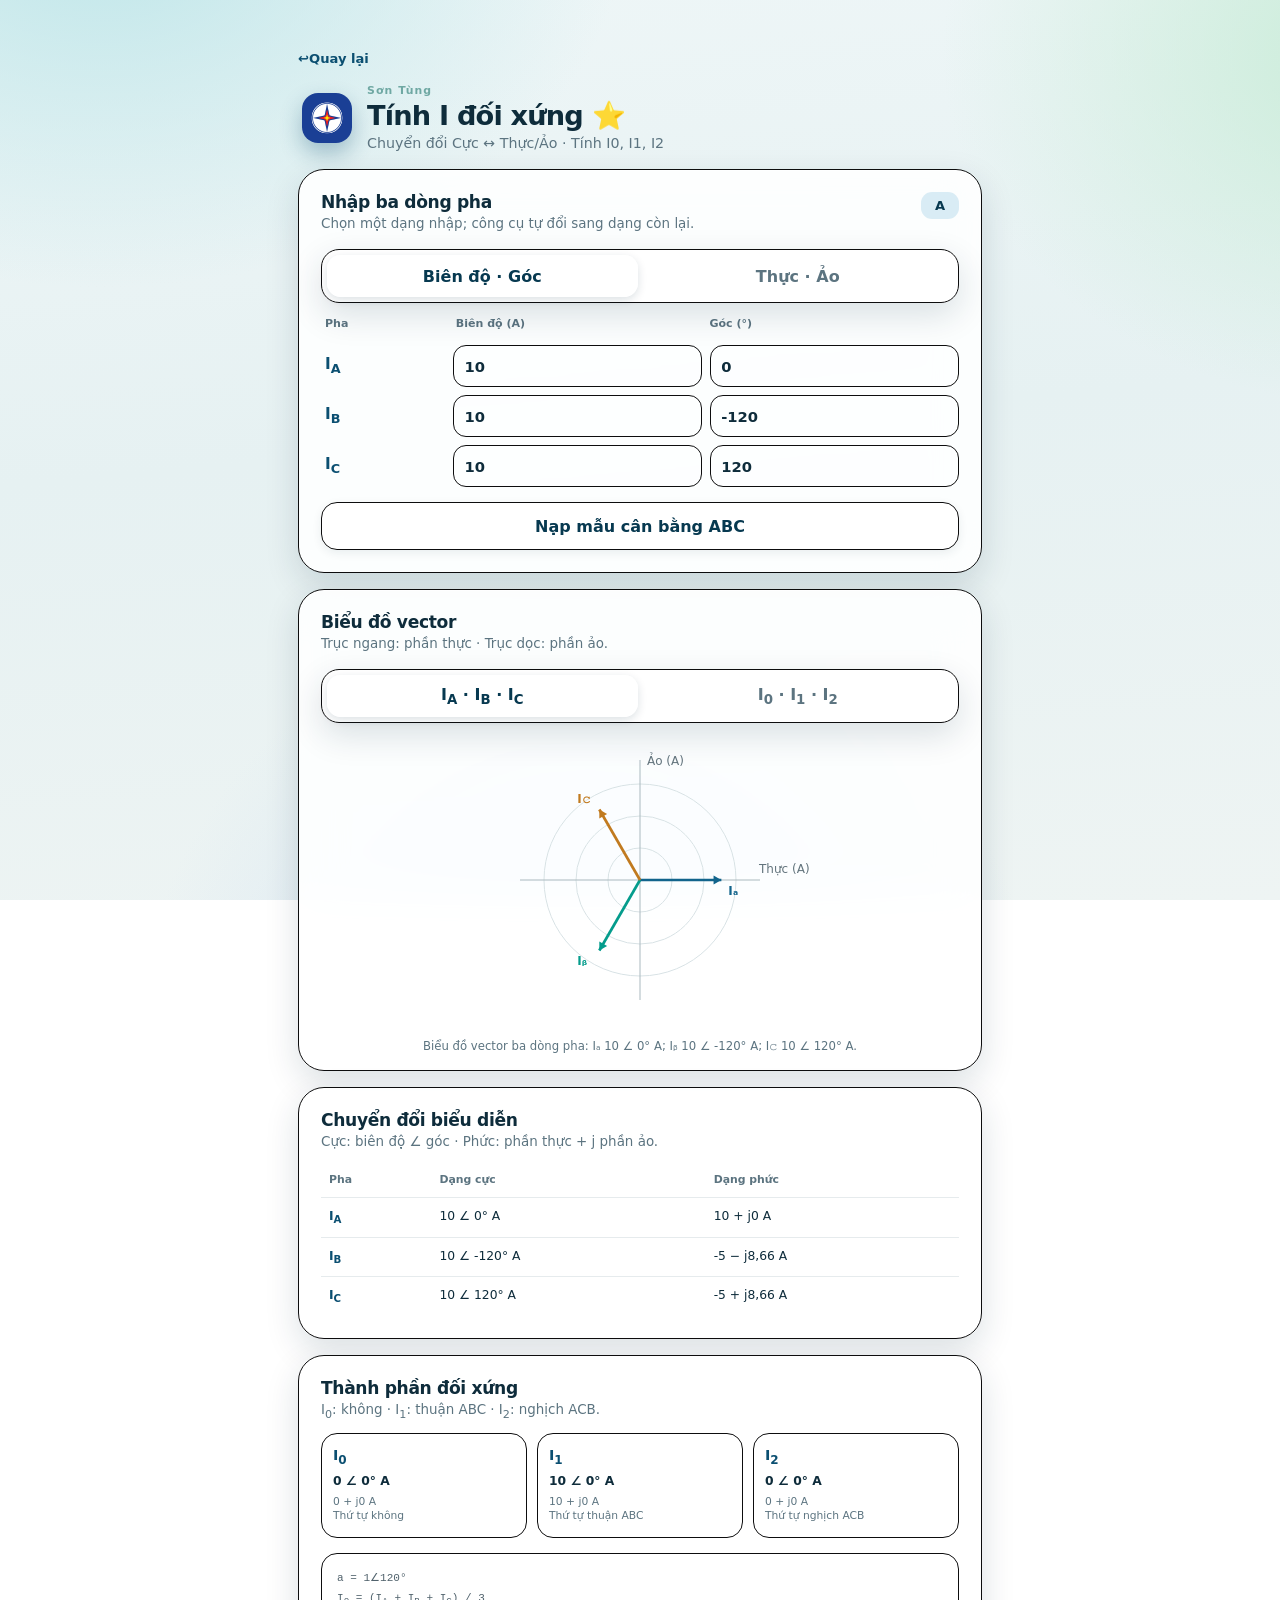
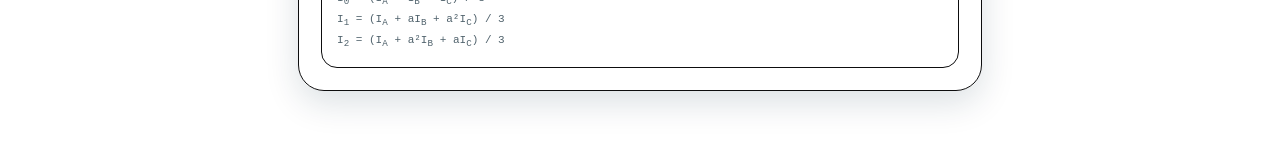
==== phasor.html @ ec0717c2 "Add files via upload" ====
<!doctype html>
<html lang="vi">
  <head>
    <meta charset="UTF-8" />
    <meta name="viewport" content="width=device-width, initial-scale=1, viewport-fit=cover" />
    <meta name="theme-color" content="#0b4f71" />
    <meta name="description" content="Chuyển đổi phasor dòng điện ba pha và tính thành phần đối xứng I0, I1, I2." />
    <link rel="manifest" href="manifest.json" />
    <link rel="icon" href="icon.svg" type="image/svg+xml" />
    <link rel="apple-touch-icon" href="icon-192.png" />
    <link rel="stylesheet" href="styles.css" />
    <link rel="stylesheet" href="phasor.css" />
    <title>Sơn Tùng EVN — Phasor</title>
  </head>
  <body>
    <main class="app-shell phasor-shell">
      <a class="back-link" href="index.html">↩️Quay lại</a>
      <header class="hero phasor-hero">
        <div class="brand-mark"><img src="icon-192.png" alt="Sơn Tùng EVN" /></div>
        <div>
          <p class="eyebrow">Sơn Tùng</p>
          <h1>Tính I đối xứng ⭐</h1>
          <p class="subtitle">Chuyển đổi Cực ↔ Thực/Ảo · Tính I0, I1, I2</p>
        </div>
      </header>


      <section class="phasor-card" aria-labelledby="input-title">
        <div class="section-heading">
          <div>
            <h2 id="input-title">Nhập ba dòng pha</h2>
            <p>Chọn một dạng nhập; công cụ tự đổi sang dạng còn lại.</p>
          </div>
          <div class="unit-pill">A</div>
        </div>

        <nav class="format-tabs" aria-label="Dạng biểu diễn dòng điện">
          <button class="format-tab is-active" type="button" data-format="polar" aria-selected="true">Biên độ · Góc</button>
          <button class="format-tab" type="button" data-format="rectangular" aria-selected="false">Thực · Ảo</button>
        </nav>

        <div id="polar-fields" class="phasor-inputs">
          <div class="phasor-input-header"><span>Pha</span><span>Biên độ (A)</span><span>Góc (°)</span></div>
          <label class="phasor-input-row" for="ia-mag"><strong>I<sub>A</sub></strong><input id="ia-mag" inputmode="decimal" value="10" aria-label="Biên độ dòng pha A" /><input id="ia-angle" inputmode="decimal" value="0" aria-label="Góc dòng pha A" /></label>
          <label class="phasor-input-row" for="ib-mag"><strong>I<sub>B</sub></strong><input id="ib-mag" inputmode="decimal" value="10" aria-label="Biên độ dòng pha B" /><input id="ib-angle" inputmode="decimal" value="-120" aria-label="Góc dòng pha B" /></label>
          <label class="phasor-input-row" for="ic-mag"><strong>I<sub>C</sub></strong><input id="ic-mag" inputmode="decimal" value="10" aria-label="Biên độ dòng pha C" /><input id="ic-angle" inputmode="decimal" value="120" aria-label="Góc dòng pha C" /></label>
        </div>

        <div id="rectangular-fields" class="phasor-inputs" hidden>
          <div class="phasor-input-header"><span>Pha</span><span>Phần thực (A)</span><span>Phần ảo (A)</span></div>
          <label class="phasor-input-row" for="ia-real"><strong>I<sub>A</sub></strong><input id="ia-real" inputmode="decimal" aria-label="Phần thực dòng pha A" /><input id="ia-imag" inputmode="decimal" aria-label="Phần ảo dòng pha A" /></label>
          <label class="phasor-input-row" for="ib-real"><strong>I<sub>B</sub></strong><input id="ib-real" inputmode="decimal" aria-label="Phần thực dòng pha B" /><input id="ib-imag" inputmode="decimal" aria-label="Phần ảo dòng pha B" /></label>
          <label class="phasor-input-row" for="ic-real"><strong>I<sub>C</sub></strong><input id="ic-real" inputmode="decimal" aria-label="Phần thực dòng pha C" /><input id="ic-imag" inputmode="decimal" aria-label="Phần ảo dòng pha C" /></label>
        </div>

        <p id="input-error" class="input-error" role="alert" hidden></p>
        <div class="phasor-actions"><button id="balanced-button" class="button ghost" type="button">Nạp mẫu cân bằng ABC</button></div>
      </section>

      <section class="phasor-card chart-card" aria-labelledby="chart-title">
        <div class="section-heading">
          <div>
            <h2 id="chart-title">Biểu đồ vector</h2>
            <p>Trục ngang: phần thực · Trục dọc: phần ảo.</p>
          </div>
        </div>
        <nav class="format-tabs graph-tabs" aria-label="Chọn vector hiển thị">
          <button class="format-tab is-active" type="button" data-graph="phase" aria-selected="true">I<sub>A</sub> · I<sub>B</sub> · I<sub>C</sub></button>
          <button class="format-tab" type="button" data-graph="sequence" aria-selected="false">I<sub>0</sub> · I<sub>1</sub> · I<sub>2</sub></button>
        </nav>
        <canvas id="phasor-chart" role="img" aria-label="Biểu đồ vector dòng điện ba pha"></canvas>
        <p id="chart-summary" class="chart-summary">Biểu đồ ba dòng pha.</p>
      </section>

      <section class="phasor-card" aria-labelledby="conversion-title">
        <div class="section-heading compact-heading">
          <div>
            <h2 id="conversion-title">Chuyển đổi biểu diễn</h2>
            <p>Cực: biên độ ∠ góc · Phức: phần thực + j phần ảo.</p>
          </div>
        </div>
        <div class="table-wrap">
          <table class="phasor-table">
            <thead><tr><th>Pha</th><th>Dạng cực</th><th>Dạng phức</th></tr></thead>
            <tbody id="phase-results"></tbody>
          </table>
        </div>
      </section>

      <section class="phasor-card" aria-labelledby="sequence-title">
        <div class="section-heading compact-heading">
          <div>
            <h2 id="sequence-title">Thành phần đối xứng</h2>
            <p>I<sub>0</sub>: không · I<sub>1</sub>: thuận ABC · I<sub>2</sub>: nghịch ACB.</p>
          </div>
        </div>
        <div id="sequence-results" class="sequence-results" aria-live="polite"></div>
        <div class="formula-note">
          <p>a = 1∠120°</p>
          <p>I<sub>0</sub> = (I<sub>A</sub> + I<sub>B</sub> + I<sub>C</sub>) / 3</p>
          <p>I<sub>1</sub> = (I<sub>A</sub> + aI<sub>B</sub> + a²I<sub>C</sub>) / 3</p>
          <p>I<sub>2</sub> = (I<sub>A</sub> + a²I<sub>B</sub> + aI<sub>C</sub>) / 3</p>
        </div>
      </section>
      
    </main>
    <script src="phasor.js"></script>
  </body>
</html>
---- styles.css ----
:root {
  color-scheme: light;
  --ink: #0e2c3b;
  --muted: #5c7480;
  --muted-soft: #7d919b;
  --line: rgba(15, 60, 80, 0.1);
  --canvas: #e9f3f4;
  --brand: #0b4f71;
  --brand-dark: #073950;
  --brand-bright: #1f8fc0;
  --teal: #6fa8a3;
  --glass: rgba(255, 255, 255, 0.89);
  --glass-strong: rgba(255, 255, 255, 0.973);
  --glass-soft: rgba(255, 255, 255, 0.34);
  --glass-border: rgb(13, 13, 14);
  --glass-shadow: 0 12px 34px rgba(9, 46, 66, 0.14), 0 1px 0 rgba(255, 255, 255, 0.6) inset;
  --ok-bg: rgba(7, 167, 119, 0.16);
  --ok: #077a56;
  --warn-bg: rgba(190, 111, 0, 0.16);
  --warn: #9a5800;
}

* { box-sizing: border-box; }

html { -webkit-tap-highlight-color: transparent; }

body {
  margin: 0;
  min-width: 320px;
  min-height: 100vh;
  color: var(--ink);
  background:
    radial-gradient(900px 620px at 8% -8%, #bfe6e9 0%, transparent 58%),
    radial-gradient(800px 640px at 108% 6%, #c9ecd8 0%, transparent 55%),
    radial-gradient(760px 760px at 46% 118%, #cfe1f3 0%, transparent 60%),
    linear-gradient(175deg, #eef6f7 0%, #e6f1f2 48%, #eef4f3 100%);
  background-attachment: fixed;
  font-family: Inter, ui-sans-serif, system-ui, -apple-system, BlinkMacSystemFont, "Segoe UI", sans-serif;
  -webkit-font-smoothing: antialiased;
}

button, input, select { font: inherit; }

.app-shell {
  width: min(100%, 720px);
  min-height: 100vh;
  margin: 0 auto;
  padding: max(24px, env(safe-area-inset-top)) 18px max(34px, env(safe-area-inset-bottom));
}

/* Hero */
.hero { display: flex; align-items: center; gap: 15px; padding: 4px 4px 22px; }
.brand-mark {
  display: grid;
  width: 50px;
  height: 50px;
  flex: 0 0 auto;
  place-items: center;
  overflow: hidden;
  border-radius: 16px;
  box-shadow: 0 10px 22px rgba(11, 79, 113, 0.32), inset 0 1px 1px rgba(255, 255, 255, 0.35);
}
.brand-mark img { width: 100%; height: 100%; object-fit: cover; }
.eyebrow { margin: 0 0 3px; color: var(--teal); font-size: .68rem; font-weight: 750; letter-spacing: .1em; }
h1 { margin: 0; font-size: clamp(1.32rem, 5vw, 1.7rem); letter-spacing: -.03em; }
.subtitle { margin: 3px 0 0; color: var(--muted); font-size: .89rem; }

/* Generic glass surface, used by notices, tool launch, cards, tabs */
.notice,
.tool-launch,
.calculator-panel,
.formula-card,
.phasor-card,
.result-card,
.mode-tabs,
.format-tabs {
  background: var(--glass);
  backdrop-filter: blur(22px) saturate(170%);
  -webkit-backdrop-filter: blur(22px) saturate(170%);
  border: 1px solid var(--glass-border);
  box-shadow: var(--glass-shadow);
}

.notice { display: flex; gap: 10px; align-items: flex-start; margin: 0 0 18px; padding: 13px 15px; border-radius: 18px; color: #245862; font-size: .82rem; line-height: 1.42; }
.notice span { color: var(--teal); font-size: 1.05rem; }
.notice p { margin: 0; }

.tool-launch {
  display: flex;
  align-items: center;
  gap: 15px;
  margin: 0 0 18px;
  padding: 14px;
  border-radius: 20px;
  color: var(--brand-dark);
  text-decoration: none;
  transition: transform .18s ease, box-shadow .18s ease;
}
.tool-launch:active { transform: scale(.98); }
.tool-launch > span:nth-child(2) { flex: 1; }
.tool-launch strong, .tool-launch small { display: block; }
.tool-launch strong { font-size: .87rem; }
.tool-launch small { margin-top: 2px; color: var(--muted); font-size: .73rem; line-height: 1.35; }
.tool-launch-icon {
  display: grid;
  width: 36px;
  height: 36px;
  place-items: center;
  border-radius: 12px;
  color: #fff;
  background: linear-gradient(155deg, #0c73d4, var(--teal));
  box-shadow: 0 6px 14px rgba(5, 14, 0, 0.35);
  font-size: 1.2rem;
  font-weight: 800;
}
.tool-launch > span:last-child { color: var(--muted-soft); }

/* Segmented tab controls (mode + format) */
.mode-tabs, .format-tabs {
  display: grid;
  grid-template-columns: 1fr 1fr;
  gap: 5px;
  margin-bottom: 14px;
  padding: 5px;
  border-radius: 18px;
}
.tab, .format-tab {
  min-height: 42px;
  border: 0;
  border-radius: 14px;
  color: var(--muted);
  background: transparent;
  font-weight: 700;
  cursor: pointer;
  transition: background .18s ease, color .18s ease, box-shadow .18s ease;
}
.tab.is-active, .format-tab.is-active {
  color: var(--brand-dark);
  background: var(--glass-strong);
  box-shadow: 0 3px 10px rgba(9, 46, 66, 0.14), inset 0 1px 0 rgba(255, 255, 255, 0.9);
}

/* Panels & cards */
.calculator-panel, .formula-card, .phasor-card {
  margin-bottom: 16px;
  padding: 22px;
  border-radius: 26px;
}
.section-heading { display: flex; align-items: flex-start; justify-content: space-between; gap: 12px; margin-bottom: 18px; }
h2 { margin: 0; font-size: 1.07rem; letter-spacing: -.02em; }
.section-heading p { margin: 4px 0 0; color: var(--muted); font-size: .84rem; }
.unit-pill {
  min-width: 38px;
  padding: 6px 8px;
  border-radius: 11px;
  color: var(--brand-dark);
  background: rgba(31, 143, 192, 0.16);
  font-size: .82rem;
  font-weight: 800;
  text-align: center;
}

.input-grid { display: grid; grid-template-columns: repeat(3, minmax(0, 1fr)); gap: 10px; }
.input-card {
  display: block;
  padding: 11px 11px 9px;
  border: 1px solid var(--glass-border);
  border-radius: 16px;
  background: var(--glass-soft);
  transition: border-color .15s, box-shadow .15s, background .15s;
}
.input-card:focus-within {
  background: rgba(255, 255, 255, 0.65);
  border-color: rgba(31, 143, 192, 0.55);
  box-shadow: 0 0 0 4px rgba(31, 143, 192, 0.14);
}
.input-card span { display: block; margin-bottom: 5px; color: var(--muted); font-size: .73rem; font-weight: 700; }
input { width: 100%; min-width: 0; border: 0; outline: 0; color: var(--ink); background: transparent; font-weight: 750; font-size: 1rem; }
input::placeholder { color: #9fb2ba; font-weight: 500; font-size: .77rem; }
.field-help { margin: 8px 0 0; color: var(--muted); font-size: .72rem; }

.threshold-row { display: flex; align-items: center; justify-content: space-between; gap: 12px; margin: 18px 0; padding-top: 16px; border-top: 1px solid var(--line); color: var(--muted); font-size: .8rem; }
.winding-row { margin-bottom: -2px; }
.winding-row select {
  max-width: 196px;
  padding: 8px 26px 8px 12px;
  border: 1px solid var(--glass-border);
  border-radius: 12px;
  outline: 0;
  color: var(--ink);
  background: var(--glass-soft);
  font-size: .78rem;
  font-weight: 650;
}
.winding-row select:focus { border-color: rgba(31, 143, 192, 0.55); box-shadow: 0 0 0 4px rgba(31, 143, 192, 0.14); }
.compact-input {
  display: flex;
  align-items: center;
  gap: 3px;
  width: 76px;
  padding: 8px 10px;
  border: 1px solid var(--glass-border);
  border-radius: 12px;
  color: var(--muted);
  background: var(--glass-soft);
}
.compact-input input { text-align: right; font-size: .85rem; }
.compact-input span { font-weight: 700; }

.result-card { padding: 16px; border-radius: 20px; }
.result-card.empty { color: var(--muted); text-align: center; font-size: .85rem; background: var(--glass-soft); box-shadow: none; }
.result-card.empty p { margin: 1px; }
.result-main { display: flex; align-items: center; justify-content: space-between; gap: 12px; padding-bottom: 13px; border-bottom: 1px solid var(--line); }
.result-label { margin: 0; color: var(--muted); font-size: .77rem; font-weight: 700; }
.result-value { margin: 3px 0 0; font-size: 1.45rem; font-weight: 800; letter-spacing: -.04em; color: var(--brand-dark); }
.status { flex: 0 0 auto; padding: 7px 11px; border-radius: 30px; font-size: .72rem; font-weight: 800; }
.status.ok { color: var(--ok); background: var(--ok-bg); }
.status.warn { color: var(--warn); background: var(--warn-bg); }
.result-details { display: grid; grid-template-columns: repeat(2, 1fr); gap: 11px; padding-top: 12px; }
.detail-label { display: block; color: var(--muted); font-size: .7rem; }
.detail-value { display: block; margin-top: 2px; color: var(--ink); font-size: .88rem; font-weight: 750; }

.formula-card { margin-top: 15px; padding: 19px 22px; background: var(--glass-soft); }
.formula-card h2 { margin-bottom: 9px; font-size: .95rem; }
.formula-card p { margin: 5px 0; color: #4e626d; font-family: ui-monospace, SFMono-Regular, Consolas, monospace; font-size: .7rem; line-height: 1.45; }
.formula-card small { display: block; margin-top: 11px; color: var(--muted); font-size: .71rem; line-height: 1.45; }

.action-row { display: grid; grid-template-columns: 1fr 1fr; gap: 10px; margin-top: 16px; }
.button {
  min-height: 48px;
  border: 0;
  border-radius: 16px;
  font-weight: 750;
  cursor: pointer;
  transition: transform .15s ease, box-shadow .15s ease, opacity .15s ease;
}
.button:active { transform: scale(.97); }
.button.secondary {
  color: #fff;
  background: linear-gradient(155deg, #1a7ba6, var(--brand) 60%, var(--brand-dark));
  box-shadow: 0 10px 22px rgba(11, 79, 113, 0.32), inset 0 1px 0 rgba(255, 255, 255, 0.25);
}
.button.secondary:disabled { cursor: not-allowed; opacity: .4; box-shadow: none; }
.button.ghost {
  color: var(--brand-dark);
  background: var(--glass-strong);
  border: 1px solid var(--glass-border);
  box-shadow: 0 3px 10px rgba(9, 46, 66, 0.08);
}
.install-tip { margin: 20px 5px 0; color: var(--muted); font-size: .75rem; line-height: 1.45; text-align: center; }

@media (min-width: 720px) { .app-shell { padding-top: 48px; } }
@media (max-width: 390px) {
  .app-shell { padding-right: 14px; padding-left: 14px; }
  .calculator-panel, .phasor-card { padding: 17px; border-radius: 22px; }
  .input-card { padding-right: 8px; padding-left: 8px; }
}

@media (prefers-reduced-motion: reduce) {
  .button, .tool-launch, .tab, .format-tab { transition: none; }
}
---- phasor.css ----
.phasor-shell { padding-bottom: max(34px, env(safe-area-inset-bottom)); }
.back-link { display: inline-flex; align-items: center; gap: 4px; margin: 0 0 14px; color: var(--brand); font-size: .82rem; font-weight: 750; text-decoration: none; }
.phasor-hero { padding-bottom: 18px; }
.phasor-note { display: flex; align-items: flex-start; gap: 9px; margin: 0 0 16px; padding: 13px 15px; border-radius: 18px; color: #245862; font-size: .8rem; line-height: 1.43; }
.phasor-note span { color: var(--teal); font-size: 1rem; }
.phasor-note p { margin: 0; }

.phasor-input-header, .phasor-input-row { display: grid; grid-template-columns: .5fr 1fr 1fr; gap: 8px; align-items: center; }
.phasor-input-header { padding: 0 4px 7px; color: var(--muted); font-size: .69rem; font-weight: 750; }
.phasor-input-row { margin-top: 8px; }
.phasor-input-row strong { padding-left: 4px; color: var(--brand); font-size: .96rem; }
.phasor-input-row input {
  min-height: 42px;
  padding: 8px 10px;
  border: 1px solid var(--glass-border);
  border-radius: 13px;
  color: var(--ink);
  background: var(--glass-soft);
  font-size: .92rem;
  font-weight: 750;
}
.phasor-input-row input:focus { border-color: rgba(31, 143, 192, 0.55); box-shadow: 0 0 0 4px rgba(31, 143, 192, 0.14); }
.input-error { margin: 12px 0 0; color: var(--warn); font-size: .78rem; line-height: 1.35; }
.phasor-actions { margin-top: 15px; }
.phasor-actions .button { width: 100%; }

.chart-card { padding-bottom: 16px; }
.graph-tabs { margin-bottom: 7px; }
#phasor-chart { display: block; width: 100%; height: 300px; touch-action: manipulation; border-radius: 18px; }
.chart-summary { margin: 8px 0 0; color: var(--muted); font-size: .73rem; line-height: 1.4; text-align: center; }

.compact-heading { margin-bottom: 13px; }
.table-wrap { overflow-x: auto; border-radius: 14px; }
.phasor-table { width: 100%; border-collapse: collapse; font-size: .77rem; }
.phasor-table th, .phasor-table td { padding: 11px 8px; border-bottom: 1px solid var(--line); text-align: left; vertical-align: top; white-space: nowrap; }
.phasor-table th { color: var(--muted); font-size: .68rem; font-weight: 800; }
.phasor-table td:first-child { color: var(--brand); font-weight: 800; }
.phasor-table tr:last-child td { border-bottom: 0; }

.sequence-results { display: grid; grid-template-columns: repeat(3, minmax(0, 1fr)); gap: 10px; }
.sequence-item {
  padding: 13px 11px;
  border-radius: 16px;
  background: var(--glass-soft);
  border: 1px solid var(--glass-border);
}
.sequence-item h3 { margin: 0; color: var(--brand); font-size: .9rem; }
.sequence-item p { margin: 6px 0 0; color: var(--ink); font-size: .77rem; font-weight: 750; line-height: 1.35; }
.sequence-item small { display: block; margin-top: 5px; color: var(--muted); font-size: .67rem; line-height: 1.35; }

.formula-note { margin-top: 15px; padding: 13px 15px; border-radius: 16px; background: var(--glass-soft); border: 1px solid var(--glass-border); }
.formula-note p { margin: 4px 0; color: #50626c; font-family: ui-monospace, SFMono-Regular, Consolas, monospace; font-size: .69rem; line-height: 1.42; }

@media (max-width: 390px) {
  .phasor-input-header, .phasor-input-row { gap: 6px; }
  .phasor-input-row input { padding-right: 6px; padding-left: 6px; }
  .sequence-results { grid-template-columns: 1fr; }
}
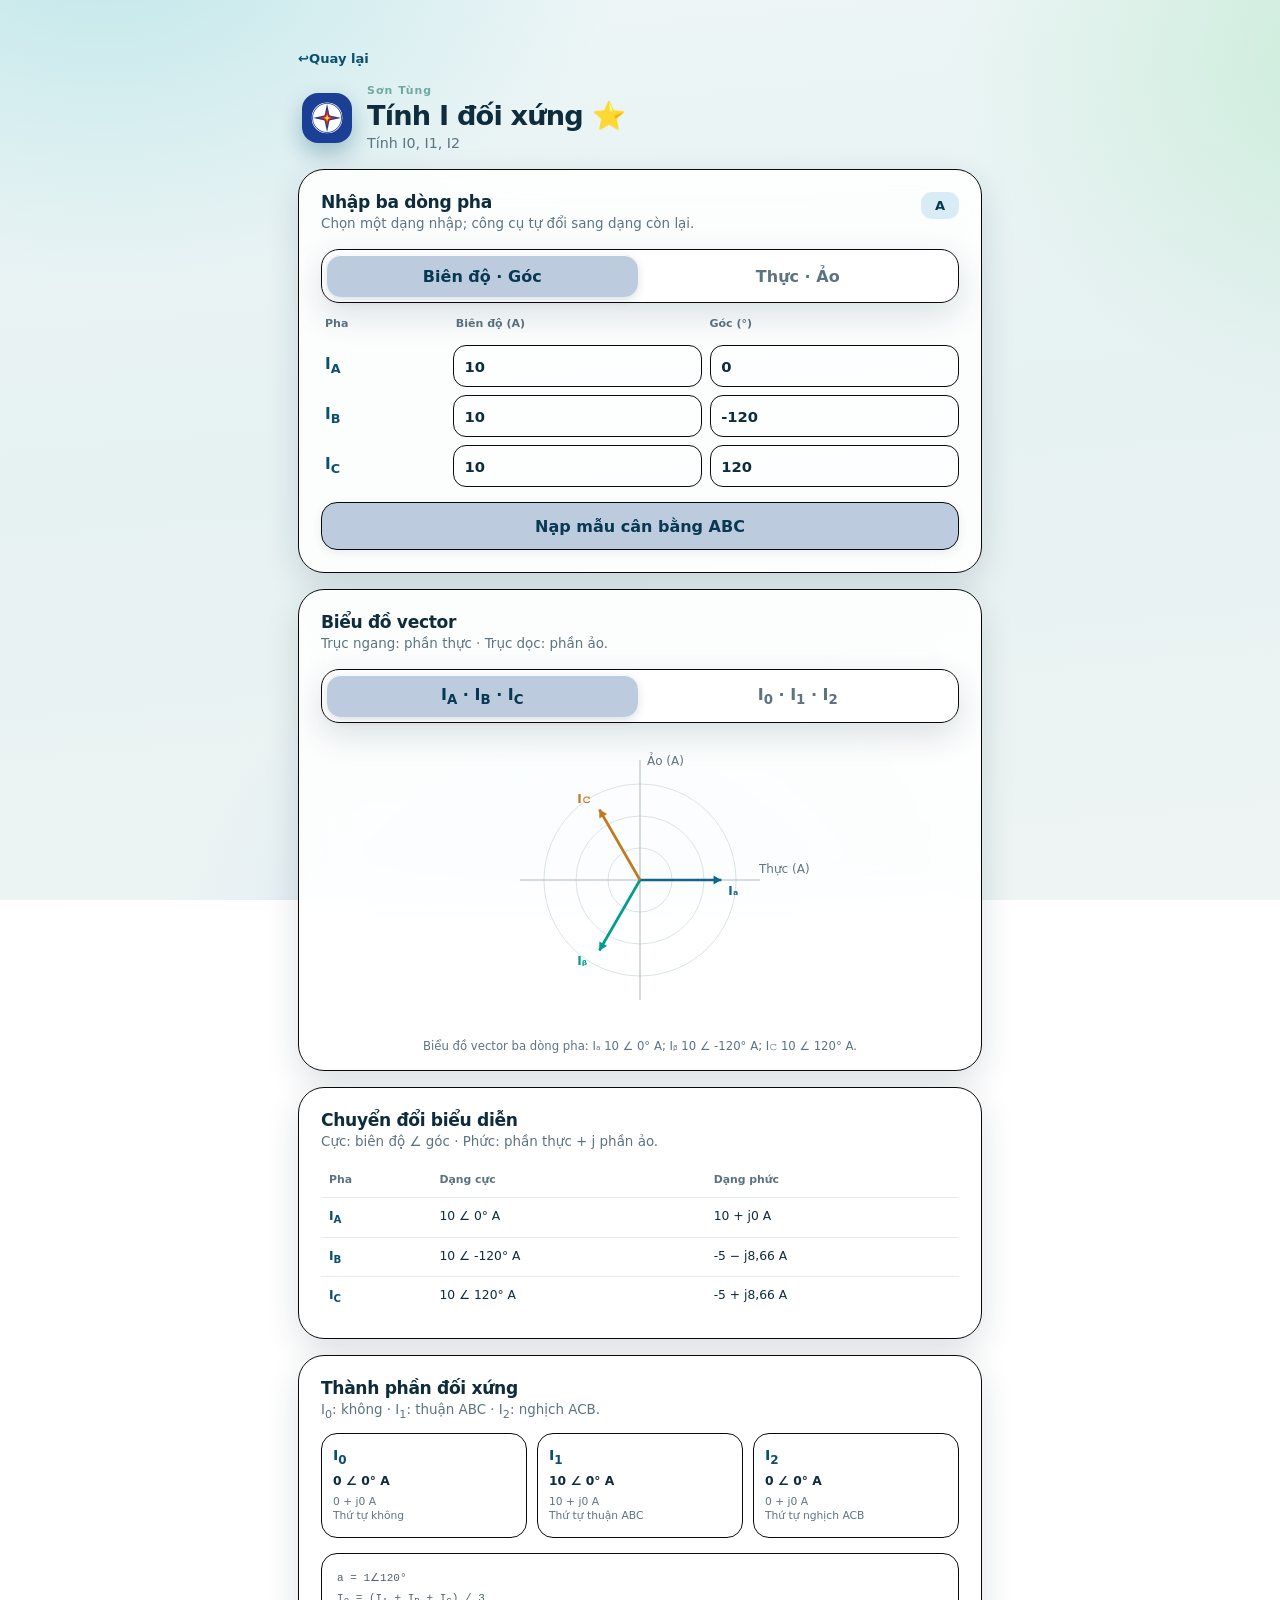
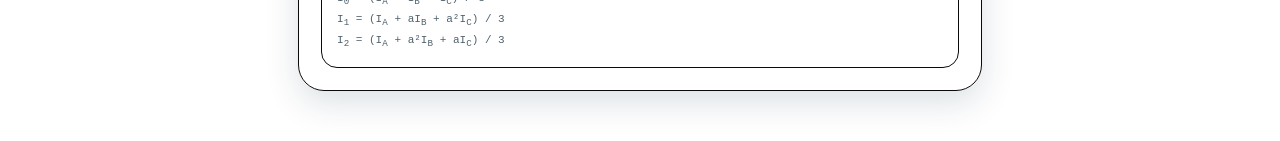
==== commit 925e2b70: "Update phasor.html" ====
--- a/phasor.html
+++ b/phasor.html
@@ -20,7 +20,7 @@
         <div>
           <p class="eyebrow">Sơn Tùng</p>
           <h1>Tính I đối xứng ⭐</h1>
-          <p class="subtitle">Chuyển đổi Cực ↔ Thực/Ảo · Tính I0, I1, I2</p>
+          <p class="subtitle">Tính I0, I1, I2</p>
         </div>
       </header>
 
--- a/styles.css
+++ b/styles.css
@@ -10,9 +10,9 @@
   --brand-bright: #1f8fc0;
   --teal: #6fa8a3;
   --glass: rgba(255, 255, 255, 0.89);
-  --glass-strong: rgba(255, 255, 255, 0.973);
+  --glass-strong: rgba(188, 202, 223, 0.973);
   --glass-soft: rgba(255, 255, 255, 0.34);
-  --glass-border: rgb(13, 13, 14);
+  --glass-border: rgb(10, 10, 10);
   --glass-shadow: 0 12px 34px rgba(9, 46, 66, 0.14), 0 1px 0 rgba(255, 255, 255, 0.6) inset;
   --ok-bg: rgba(7, 167, 119, 0.16);
   --ok: #077a56;
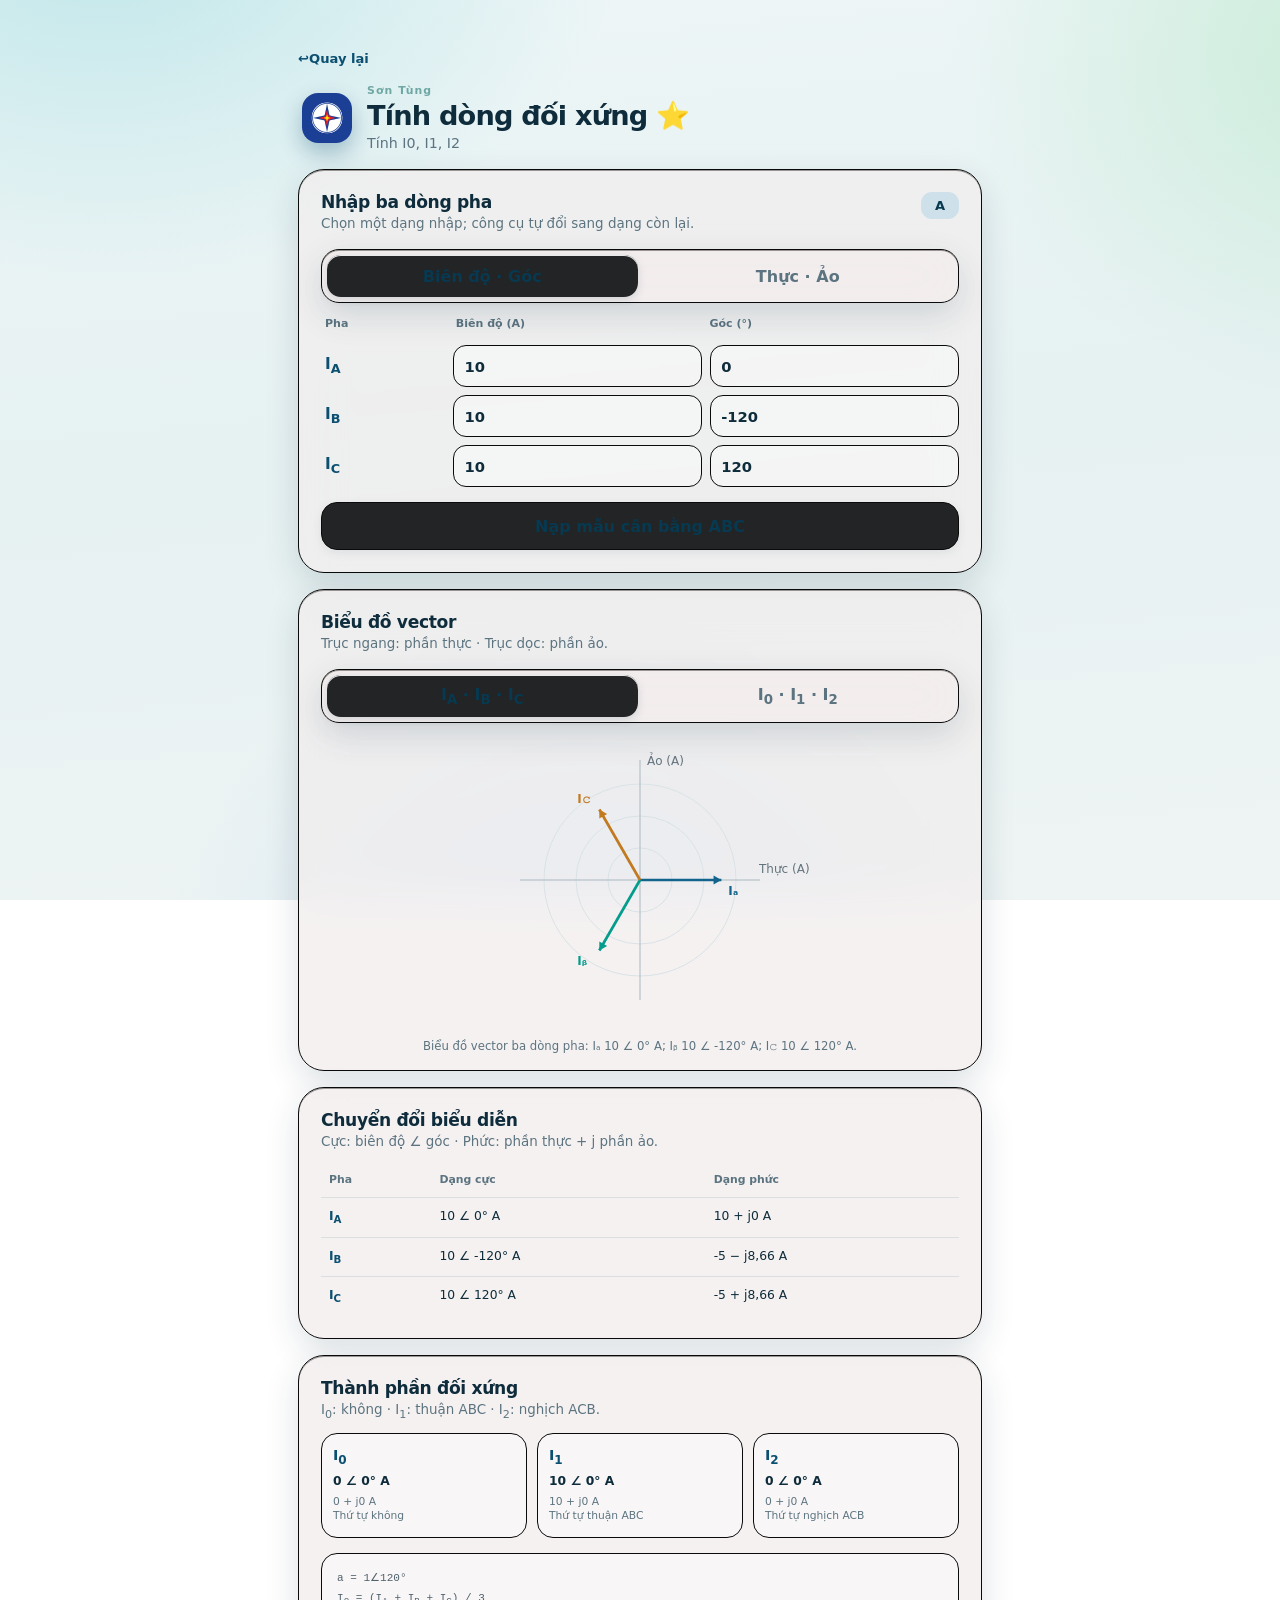
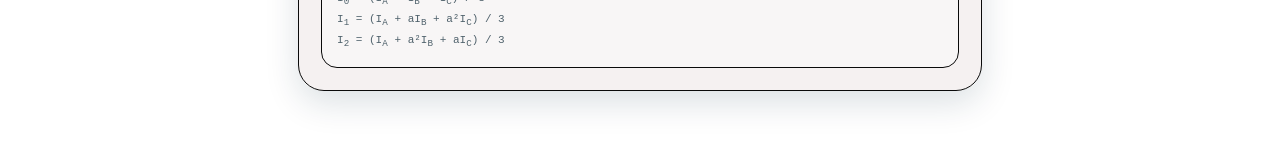
==== commit 91ddd339: "Update phasor.html" ====
--- a/phasor.html
+++ b/phasor.html
@@ -19,7 +19,7 @@
         <div class="brand-mark"><img src="icon-192.png" alt="Sơn Tùng EVN" /></div>
         <div>
           <p class="eyebrow">Sơn Tùng</p>
-          <h1>Tính I đối xứng ⭐</h1>
+          <h1>Tính dòng đối xứng ⭐</h1>
           <p class="subtitle">Tính I0, I1, I2</p>
         </div>
       </header>
--- a/styles.css
+++ b/styles.css
@@ -9,11 +9,11 @@
   --brand-dark: #073950;
   --brand-bright: #1f8fc0;
   --teal: #6fa8a3;
-  --glass: rgba(255, 255, 255, 0.89);
-  --glass-strong: rgba(188, 202, 223, 0.973);
+  --glass: rgba(243, 237, 237, 0.774);
+  --glass-strong: rgba(28, 30, 32, 0.973);
   --glass-soft: rgba(255, 255, 255, 0.34);
   --glass-border: rgb(10, 10, 10);
-  --glass-shadow: 0 12px 34px rgba(9, 46, 66, 0.14), 0 1px 0 rgba(255, 255, 255, 0.6) inset;
+  --glass-shadow: 0 12px 34px rgba(9, 46, 66, 0.14), 0 1px 0 rgba(92, 87, 87, 0.6) inset;
   --ok-bg: rgba(7, 167, 119, 0.16);
   --ok: #077a56;
   --warn-bg: rgba(190, 111, 0, 0.16);
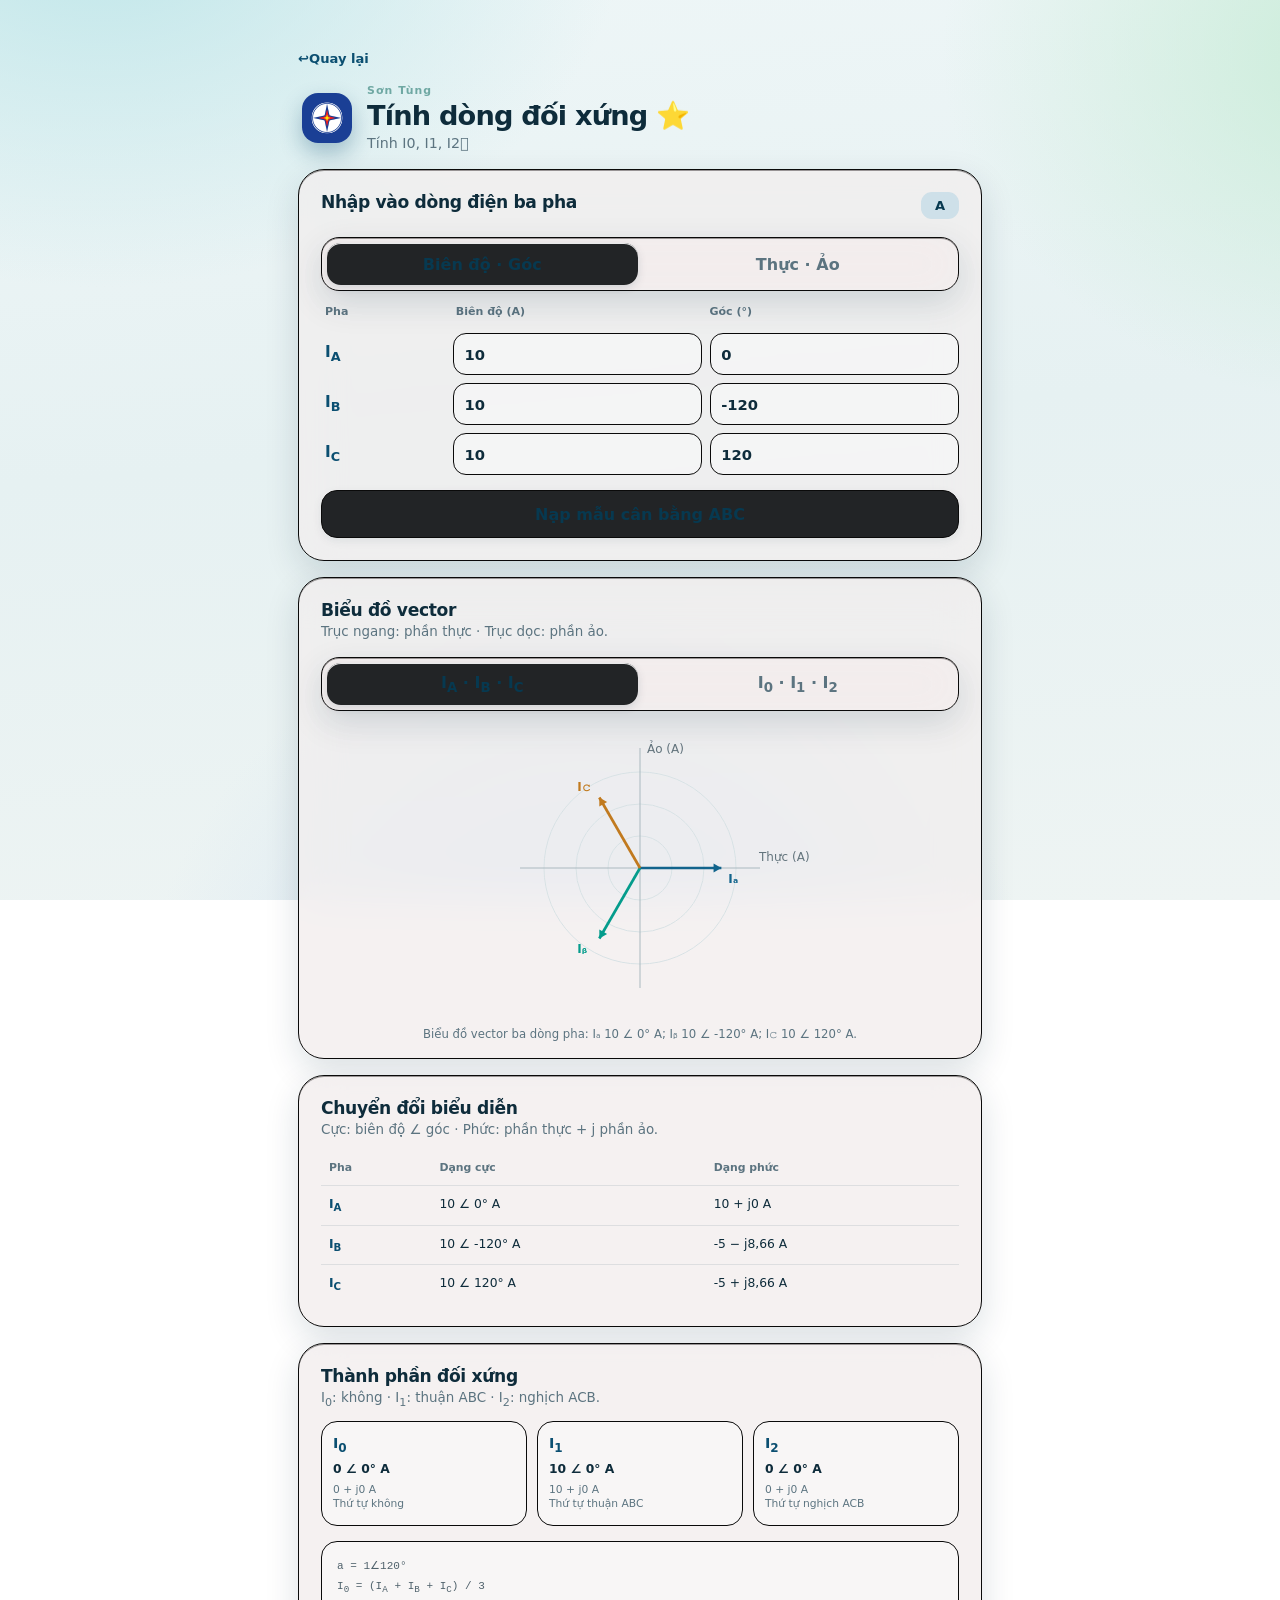
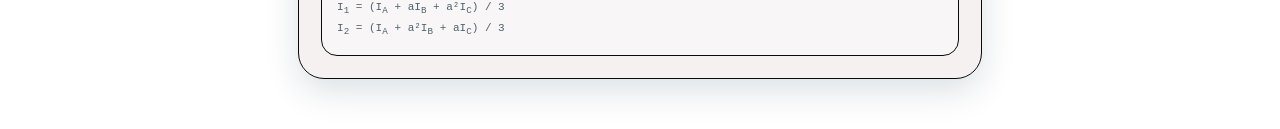
==== commit 95e52151: "Update phasor.html" ====
--- a/phasor.html
+++ b/phasor.html
@@ -20,7 +20,7 @@
         <div>
           <p class="eyebrow">Sơn Tùng</p>
           <h1>Tính dòng đối xứng ⭐</h1>
-          <p class="subtitle">Tính I0, I1, I2</p>
+          <p class="subtitle">Tính I0, I1, I2🫟</p>
         </div>
       </header>
 
@@ -28,8 +28,8 @@
       <section class="phasor-card" aria-labelledby="input-title">
         <div class="section-heading">
           <div>
-            <h2 id="input-title">Nhập ba dòng pha</h2>
-            <p>Chọn một dạng nhập; công cụ tự đổi sang dạng còn lại.</p>
+            <h2 id="input-title">Nhập vào dòng điện ba pha</h2>
+           
           </div>
           <div class="unit-pill">A</div>
         </div>
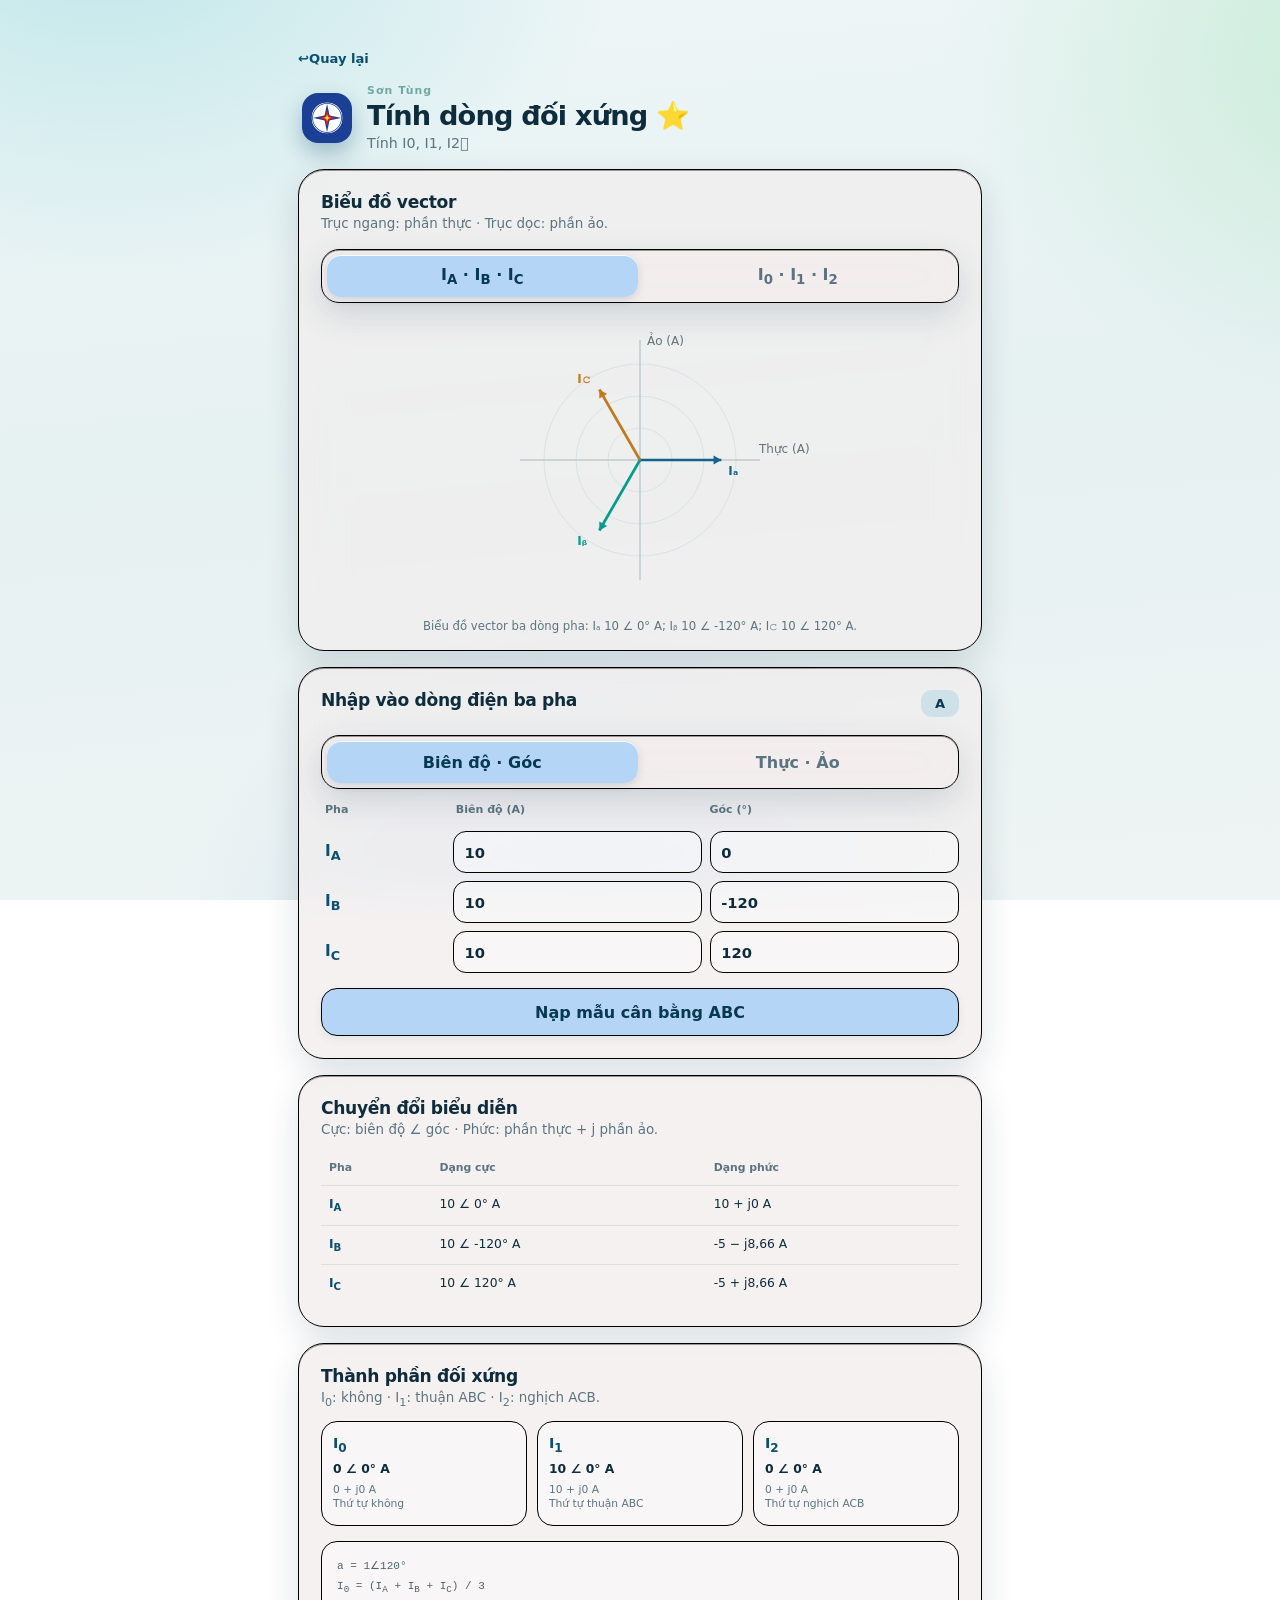
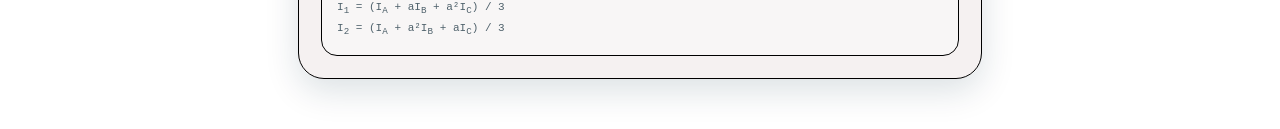
==== commit 0c09412c: "Update phasor.html" ====
--- a/phasor.html
+++ b/phasor.html
@@ -24,6 +24,20 @@
         </div>
       </header>
 
+      <section class="phasor-card chart-card" aria-labelledby="chart-title">
+        <div class="section-heading">
+          <div>
+            <h2 id="chart-title">Biểu đồ vector</h2>
+            <p>Trục ngang: phần thực · Trục dọc: phần ảo.</p>
+          </div>
+        </div>
+        <nav class="format-tabs graph-tabs" aria-label="Chọn vector hiển thị">
+          <button class="format-tab is-active" type="button" data-graph="phase" aria-selected="true">I<sub>A</sub> · I<sub>B</sub> · I<sub>C</sub></button>
+          <button class="format-tab" type="button" data-graph="sequence" aria-selected="false">I<sub>0</sub> · I<sub>1</sub> · I<sub>2</sub></button>
+        </nav>
+        <canvas id="phasor-chart" role="img" aria-label="Biểu đồ vector dòng điện ba pha"></canvas>
+        <p id="chart-summary" class="chart-summary">Biểu đồ ba dòng pha.</p>
+      </section>
 
       <section class="phasor-card" aria-labelledby="input-title">
         <div class="section-heading">
@@ -55,21 +69,6 @@
 
         <p id="input-error" class="input-error" role="alert" hidden></p>
         <div class="phasor-actions"><button id="balanced-button" class="button ghost" type="button">Nạp mẫu cân bằng ABC</button></div>
-      </section>
-
-      <section class="phasor-card chart-card" aria-labelledby="chart-title">
-        <div class="section-heading">
-          <div>
-            <h2 id="chart-title">Biểu đồ vector</h2>
-            <p>Trục ngang: phần thực · Trục dọc: phần ảo.</p>
-          </div>
-        </div>
-        <nav class="format-tabs graph-tabs" aria-label="Chọn vector hiển thị">
-          <button class="format-tab is-active" type="button" data-graph="phase" aria-selected="true">I<sub>A</sub> · I<sub>B</sub> · I<sub>C</sub></button>
-          <button class="format-tab" type="button" data-graph="sequence" aria-selected="false">I<sub>0</sub> · I<sub>1</sub> · I<sub>2</sub></button>
-        </nav>
-        <canvas id="phasor-chart" role="img" aria-label="Biểu đồ vector dòng điện ba pha"></canvas>
-        <p id="chart-summary" class="chart-summary">Biểu đồ ba dòng pha.</p>
       </section>
 
       <section class="phasor-card" aria-labelledby="conversion-title">
--- a/styles.css
+++ b/styles.css
@@ -10,9 +10,9 @@
   --brand-bright: #1f8fc0;
   --teal: #6fa8a3;
   --glass: rgba(243, 237, 237, 0.774);
-  --glass-strong: rgba(28, 30, 32, 0.973);
+  --glass-strong: rgba(179, 212, 247, 0.973);
   --glass-soft: rgba(255, 255, 255, 0.34);
-  --glass-border: rgb(10, 10, 10);
+  --glass-border: rgb(0, 0, 0);
   --glass-shadow: 0 12px 34px rgba(9, 46, 66, 0.14), 0 1px 0 rgba(92, 87, 87, 0.6) inset;
   --ok-bg: rgba(7, 167, 119, 0.16);
   --ok: #077a56;
@@ -107,7 +107,7 @@
   height: 36px;
   place-items: center;
   border-radius: 12px;
-  color: #fff;
+  color: #f8f6f6;
   background: linear-gradient(155deg, #0c73d4, var(--teal));
   box-shadow: 0 6px 14px rgba(5, 14, 0, 0.35);
   font-size: 1.2rem;
